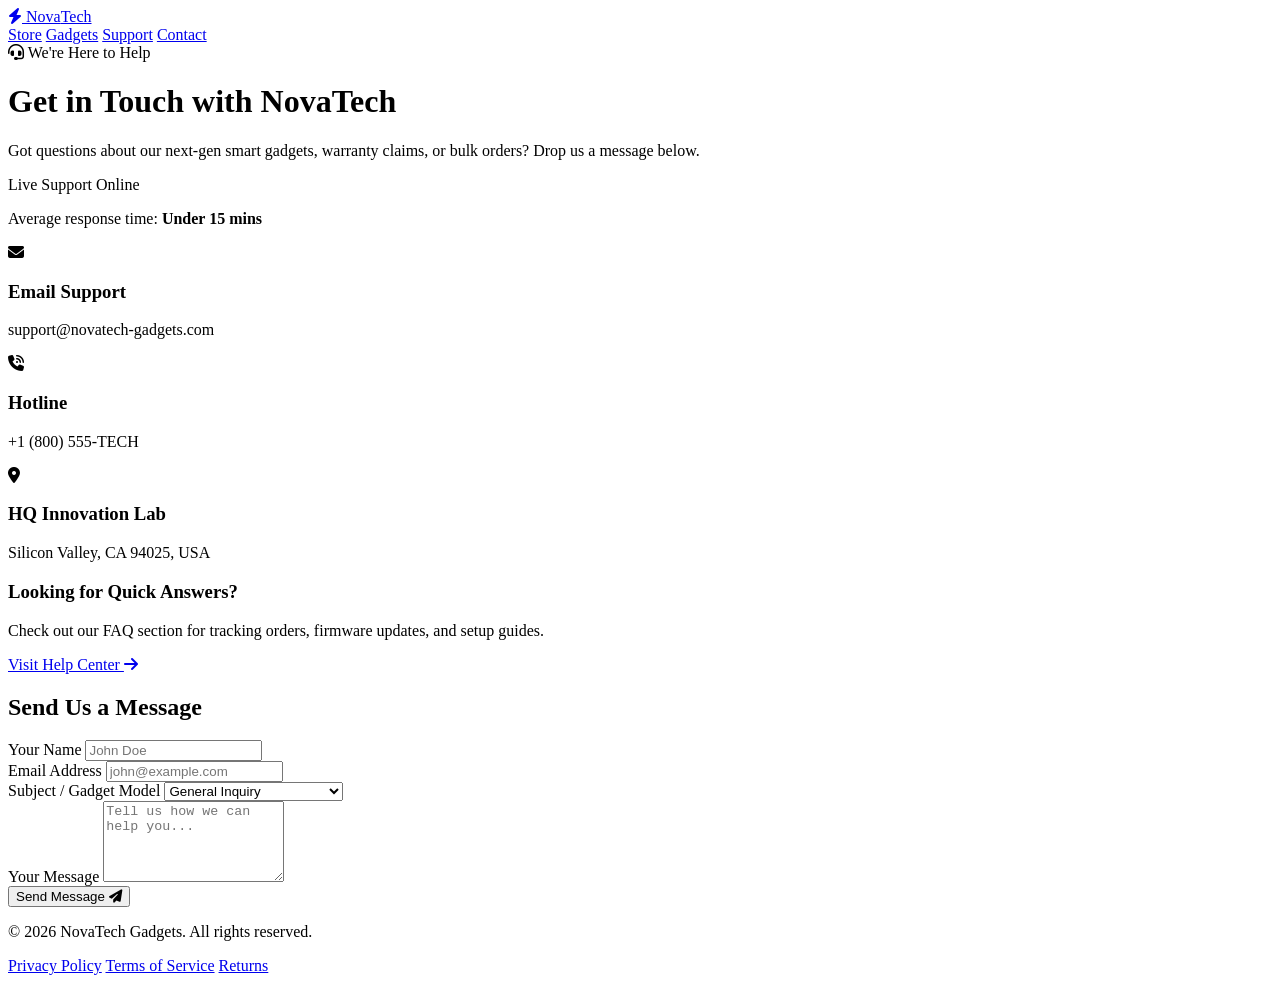
==== contact_us.html @ 04248f0c "contact updated by Okasha" ====
<!DOCTYPE html>
<html lang="en">
<head>
    <meta charset="UTF-8">
    <meta name="viewport" content="width=device-width, initial-scale=1.0">
    <title>Contact Us | NovaTech Gadgets</title>
    <!-- Google Fonts: Space Grotesk & Inter -->
    <link rel="preconnect" href="https://fonts.googleapis.com">
    <link rel="preconnect" href="https://fonts.gstatic.com" crossorigin>
    <link href="https://fonts.googleapis.com/css2?family=Inter:wght@300;400;500;600;700&family=Space+Grotesk:wght@500;700&display=swap" rel="stylesheet">
    <!-- FontAwesome for Icons -->
    <link rel="stylesheet" href="https://cdnjs.cloudflare.com/ajax/libs/font-awesome/6.4.0/css/all.min.css">
    <!-- External CSS -->
    <link rel="stylesheet" href="style.css">
</head>
<body>

    <!-- Header / Navbar -->
    <header class="site-header">
        <div class="nav-container">
            <a href="#" class="logo"><i class="fa-solid fa-bolt"></i> Nova<span>Tech</span></a>
            <nav class="nav-links">
                <a href="#">Store</a>
                <a href="#">Gadgets</a>
                <a href="#">Support</a>
                <a href="#" class="active">Contact</a>
            </nav>
        </div>
    </header>

    <!-- Main Contact Section -->
    <main class="contact-main">
        <div class="container">
            <!-- Page Title Header -->
            <div class="section-header">
                <span class="badge"><i class="fa-solid fa-headset"></i> We're Here to Help</span>
                <h1>Get in Touch with NovaTech</h1>
                <p>Got questions about our next-gen smart gadgets, warranty claims, or bulk orders? Drop us a message below.</p>
            </div>

            <div class="contact-grid">
                <!-- Left Column: Info & Live Status Cards -->
                <div class="info-column">
                    <!-- Support Status Card -->
                    <div class="card status-card">
                        <div class="status-indicator">
                            <span class="pulse-dot"></span>
                            <span class="status-text">Live Support Online</span>
                        </div>
                        <p class="status-sub">Average response time: <strong>Under 15 mins</strong></p>
                    </div>

                    <!-- Contact Details Cards -->
                    <div class="card info-card">
                        <div class="icon-box"><i class="fa-solid fa-envelope"></i></div>
                        <div>
                            <h3>Email Support</h3>
                            <p class="text-muted">support@novatech-gadgets.com</p>
                        </div>
                    </div>

                    <div class="card info-card">
                        <div class="icon-box"><i class="fa-solid fa-phone-volume"></i></div>
                        <div>
                            <h3>Hotline</h3>
                            <p class="text-muted">+1 (800) 555-TECH</p>
                        </div>
                    </div>

                    <div class="card info-card">
                        <div class="icon-box"><i class="fa-solid fa-location-dot"></i></div>
                        <div>
                            <h3>HQ Innovation Lab</h3>
                            <p class="text-muted">Silicon Valley, CA 94025, USA</p>
                        </div>
                    </div>

                    <!-- FAQ Quick Banner -->
                    <div class="card faq-banner">
                        <h3>Looking for Quick Answers?</h3>
                        <p class="text-muted">Check out our FAQ section for tracking orders, firmware updates, and setup guides.</p>
                        <a href="#" class="btn-outline">Visit Help Center <i class="fa-solid fa-arrow-right"></i></a>
                    </div>
                </div>

                <!-- Right Column: Contact Form -->
                <div class="form-column">
                    <div class="card form-card">
                        <h2>Send Us a Message</h2>
                        <form id="contactForm">
                            <div class="form-row">
                                <div class="form-group">
                                    <label for="fullName">Your Name</label>
                                    <input type="text" id="fullName" placeholder="John Doe" required>
                                </div>
                                <div class="form-group">
                                    <label for="email">Email Address</label>
                                    <input type="email" id="email" placeholder="john@example.com" required>
                                </div>
                            </div>

                            <div class="form-group">
                                <label for="subject">Subject / Gadget Model</label>
                                <select id="subject">
                                    <option value="general">General Inquiry</option>
                                    <option value="quantum-watch">Nova Quantum Watch Pro</option>
                                    <option value="cyber-buds">CyberBeats TWS Earbuds</option>
                                    <option value="warranty">Warranty & Repair Claim</option>
                                    <option value="bulk">Bulk / Corporate Order</option>
                                </select>
                            </div>

                            <div class="form-group">
                                <label for="message">Your Message</label>
                                <textarea id="message" rows="5" placeholder="Tell us how we can help you..." required></textarea>
                            </div>

                            <button type="submit" class="btn-primary" id="submitBtn">
                                <span>Send Message</span>
                                <i class="fa-solid fa-paper-plane"></i>
                            </button>

                            <!-- Success Alert Box (Hidden by default) -->
                            <div id="successMessage" class="success-alert" style="display: none;">
                                <i class="fa-solid fa-circle-check"></i>
                                <span>Thank you! Your message has been sent successfully. Our support team will contact you shortly.</span>
                            </div>
                        </form>
                    </div>
                </div>
            </div>
        </div>
    </main>

    <!-- Footer -->
    <footer class="site-footer">
        <div class="container footer-content">
            <p>&copy; 2026 NovaTech Gadgets. All rights reserved.</p>
            <div class="footer-links">
                <a href="#">Privacy Policy</a>
                <a href="#">Terms of Service</a>
                <a href="#">Returns</a>
            </div>
        </div>
    </footer>

    <!-- External JavaScript -->
    <script src="script.js"></script>
</body>
</html>
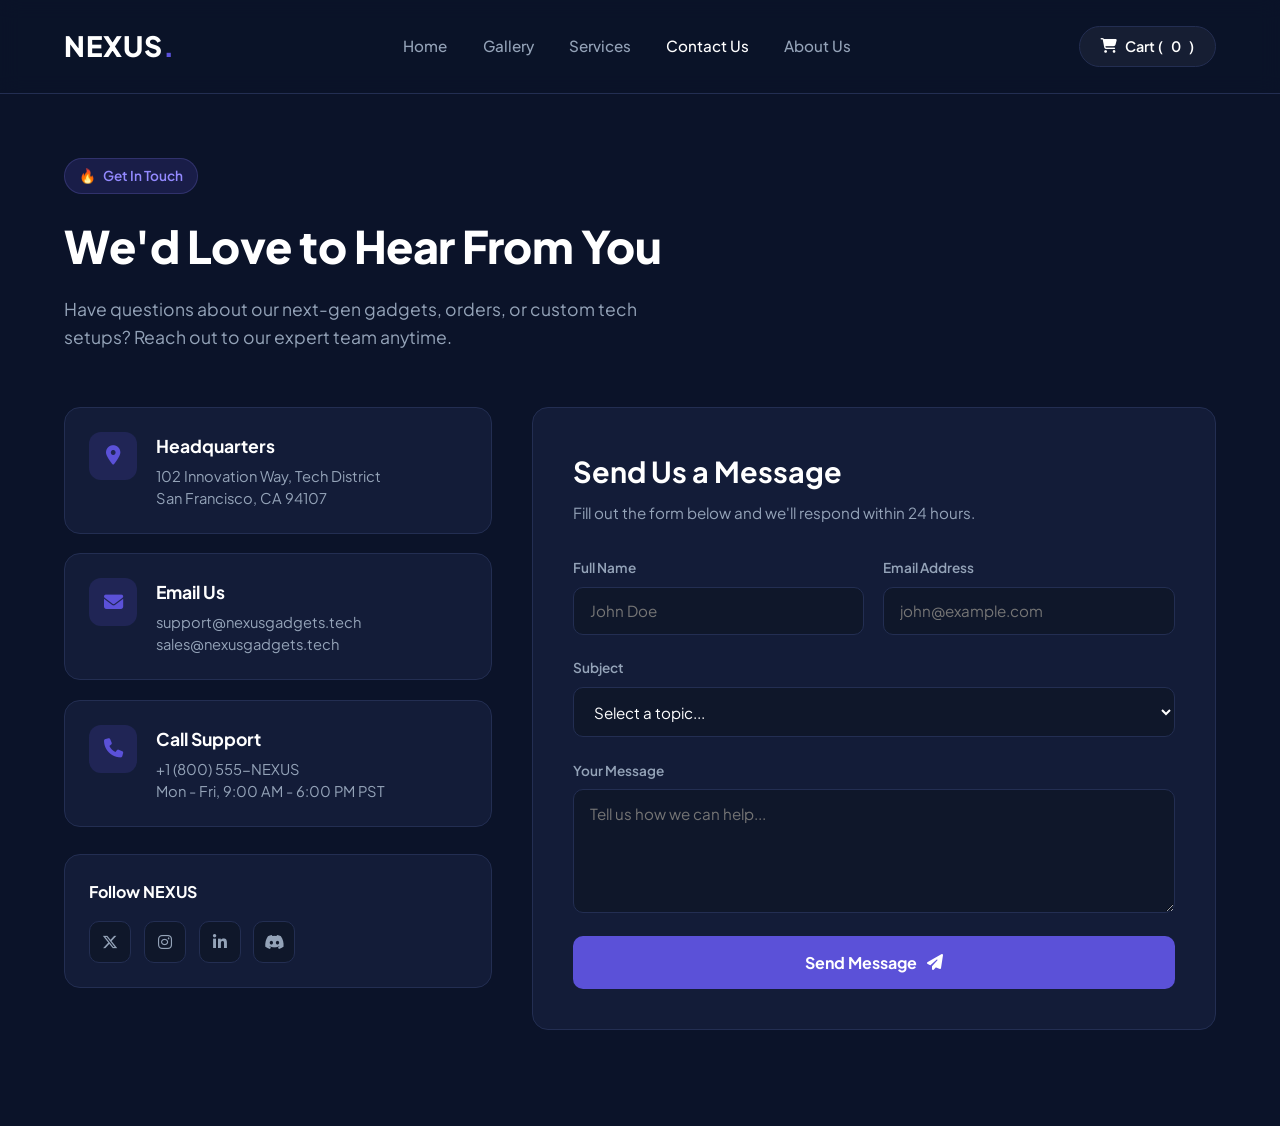
==== commit 180a73f1: "contact page" ====
--- a/contact_us.html
+++ b/contact_us.html
@@ -1,150 +1,152 @@
-   <!DOCTYPE html>
+<!DOCTYPE html>
 <html lang="en">
 <head>
     <meta charset="UTF-8">
     <meta name="viewport" content="width=device-width, initial-scale=1.0">
-    <title>Contact Us | NovaTech Gadgets</title>
-    <!-- Google Fonts: Space Grotesk & Inter -->
-    <link rel="preconnect" href="https://fonts.googleapis.com">
-    <link rel="preconnect" href="https://fonts.gstatic.com" crossorigin>
-    <link href="https://fonts.googleapis.com/css2?family=Inter:wght@300;400;500;600;700&family=Space+Grotesk:wght@500;700&display=swap" rel="stylesheet">
-    <!-- FontAwesome for Icons -->
+    <title>Contact Us - NEXUS Next-Gen Tech & Gadgets</title>
+    <!-- Font Awesome for Icons -->
     <link rel="stylesheet" href="https://cdnjs.cloudflare.com/ajax/libs/font-awesome/6.4.0/css/all.min.css">
+    <!-- Google Fonts -->
+    <link href="https://fonts.googleapis.com/css2?family=Plus+Jakarta+Sans:wght@400;500;600;700;800&display=swap" rel="stylesheet">
     <!-- External CSS -->
-    <link rel="stylesheet" href="style.css">
+    <link rel="stylesheet" href="Assets/CSS/contact.css">
 </head>
 <body>
 
-    <!-- Header / Navbar -->
-    <header class="site-header">
-        <div class="nav-container">
-            <a href="#" class="logo"><i class="fa-solid fa-bolt"></i> Nova<span>Tech</span></a>
-            <nav class="nav-links">
-                <a href="#">Store</a>
-                <a href="#">Gadgets</a>
-                <a href="#">Support</a>
-                <a href="#" class="active">Contact</a>
-            </nav>
+    <!-- Header Navigation -->
+    <header class="navbar">
+        <div class="logo">
+            <a href="index.html">NEXUS<span class="logo-dot">.</span></a>
+        </div>
+        <nav class="nav-links">
+            <a href="index.html">Home</a>
+            <a href="gallery.html">Gallery</a>
+            <a href="services.html">Services</a>
+            <a href="contact.html" class="active">Contact Us</a>
+            <a href="about.html">About Us</a>
+        </nav>
+        <div class="nav-actions">
+            <button class="cart-btn">
+                <i class="fa-solid fa-cart-shopping"></i> Cart (<span id="cart-count">0</span>)
+            </button>
         </div>
     </header>
 
     <!-- Main Contact Section -->
-    <main class="contact-main">
-        <div class="container">
-            <!-- Page Title Header -->
-            <div class="section-header">
-                <span class="badge"><i class="fa-solid fa-headset"></i> We're Here to Help</span>
-                <h1>Get in Touch with NovaTech</h1>
-                <p>Got questions about our next-gen smart gadgets, warranty claims, or bulk orders? Drop us a message below.</p>
+    <main class="contact-container">
+        
+        <!-- Page Header -->
+        <section class="contact-header">
+            <span class="badge">
+                <span class="badge-fire">🔥</span> Get In Touch
+            </span>
+            <h1>We'd Love to Hear From You</h1>
+            <p>Have questions about our next-gen gadgets, orders, or custom tech setups? Reach out to our expert team anytime.</p>
+        </section>
+
+        <!-- Content Grid (Cards + Form) -->
+        <div class="contact-grid">
+            
+            <!-- Left Info Sidebar -->
+            <div class="contact-info">
+                
+                <div class="info-card">
+                    <div class="icon-box">
+                        <i class="fa-solid fa-location-dot"></i>
+                    </div>
+                    <div>
+                        <h3>Headquarters</h3>
+                        <p>102 Innovation Way, Tech District<br>San Francisco, CA 94107</p>
+                    </div>
+                </div>
+
+                <div class="info-card">
+                    <div class="icon-box">
+                        <i class="fa-solid fa-envelope"></i>
+                    </div>
+                    <div>
+                        <h3>Email Us</h3>
+                        <p>support@nexusgadgets.tech</p>
+                        <p>sales@nexusgadgets.tech</p>
+                    </div>
+                </div>
+
+                <div class="info-card">
+                    <div class="icon-box">
+                        <i class="fa-solid fa-phone"></i>
+                    </div>
+                    <div>
+                        <h3>Call Support</h3>
+                        <p>+1 (800) 555-NEXUS</p>
+                        <p>Mon - Fri, 9:00 AM - 6:00 PM PST</p>
+                    </div>
+                </div>
+
+                <!-- Connect / Social Links -->
+                <div class="social-box">
+                    <h3>Follow NEXUS</h3>
+                    <div class="social-icons">
+                        <a href="#" aria-label="Twitter"><i class="fa-brands fa-x-twitter"></i></a>
+                        <a href="#" aria-label="Instagram"><i class="fa-brands fa-instagram"></i></a>
+                        <a href="#" aria-label="LinkedIn"><i class="fa-brands fa-linkedin-in"></i></a>
+                        <a href="#" aria-label="Discord"><i class="fa-brands fa-discord"></i></a>
+                    </div>
+                </div>
+
             </div>
 
-            <div class="contact-grid">
-                <!-- Left Column: Info & Live Status Cards -->
-                <div class="info-column">
-                    <!-- Support Status Card -->
-                    <div class="card status-card">
-                        <div class="status-indicator">
-                            <span class="pulse-dot"></span>
-                            <span class="status-text">Live Support Online</span>
+            <!-- Right Contact Form -->
+            <div class="contact-form-card">
+                <h2>Send Us a Message</h2>
+                <p>Fill out the form below and we'll respond within 24 hours.</p>
+
+                <form id="contactForm" novalidate>
+                    <div class="form-row">
+                        <div class="form-group">
+                            <label for="fullName">Full Name</label>
+                            <input type="text" id="fullName" placeholder="John Doe" required>
+                            <span class="error-msg" id="nameError">Please enter your name</span>
                         </div>
-                        <p class="status-sub">Average response time: <strong>Under 15 mins</strong></p>
-                    </div>
-
-                    <!-- Contact Details Cards -->
-                    <div class="card info-card">
-                        <div class="icon-box"><i class="fa-solid fa-envelope"></i></div>
-                        <div>
-                            <h3>Email Support</h3>
-                            <p class="text-muted">support@novatech-gadgets.com</p>
+                        <div class="form-group">
+                            <label for="email">Email Address</label>
+                            <input type="email" id="email" placeholder="john@example.com" required>
+                            <span class="error-msg" id="emailError">Please enter a valid email</span>
                         </div>
                     </div>
 
-                    <div class="card info-card">
-                        <div class="icon-box"><i class="fa-solid fa-phone-volume"></i></div>
-                        <div>
-                            <h3>Hotline</h3>
-                            <p class="text-muted">+1 (800) 555-TECH</p>
-                        </div>
+                    <div class="form-group">
+                        <label for="subject">Subject</label>
+                        <select id="subject" required>
+                            <option value="" disabled selected>Select a topic...</option>
+                            <option value="Product Inquiry">Product Inquiry</option>
+                            <option value="Order & Shipping">Order & Shipping</option>
+                            <option value="Technical Support">Technical Support</option>
+                            <option value="Partnership">Partnership / Business</option>
+                        </select>
+                        <span class="error-msg" id="subjectError">Please select a subject</span>
                     </div>
 
-                    <div class="card info-card">
-                        <div class="icon-box"><i class="fa-solid fa-location-dot"></i></div>
-                        <div>
-                            <h3>HQ Innovation Lab</h3>
-                            <p class="text-muted">Silicon Valley, CA 94025, USA</p>
-                        </div>
+                    <div class="form-group">
+                        <label for="message">Your Message</label>
+                        <textarea id="message" rows="5" placeholder="Tell us how we can help..." required></textarea>
+                        <span class="error-msg" id="messageError">Please enter your message</span>
                     </div>
 
-                    <!-- FAQ Quick Banner -->
-                    <div class="card faq-banner">
-                        <h3>Looking for Quick Answers?</h3>
-                        <p class="text-muted">Check out our FAQ section for tracking orders, firmware updates, and setup guides.</p>
-                        <a href="#" class="btn-outline">Visit Help Center <i class="fa-solid fa-arrow-right"></i></a>
-                    </div>
-                </div>
+                    <button type="submit" class="btn-primary" id="submitBtn">
+                        <span>Send Message</span>
+                        <i class="fa-solid fa-paper-plane"></i>
+                    </button>
+                    
+                    <!-- Form Status Alert -->
+                    <div id="formStatus" class="form-status"></div>
+                </form>
+            </div>
 
-                <!-- Right Column: Contact Form -->
-                <div class="form-column">
-                    <div class="card form-card">
-                        <h2>Send Us a Message</h2>
-                        <form id="contactForm">
-                            <div class="form-row">
-                                <div class="form-group">
-                                    <label for="fullName">Your Name</label>
-                                    <input type="text" id="fullName" placeholder="John Doe" required>
-                                </div>
-                                <div class="form-group">
-                                    <label for="email">Email Address</label>
-                                    <input type="email" id="email" placeholder="john@example.com" required>
-                                </div>
-                            </div>
+        </div>
 
-                            <div class="form-group">
-                                <label for="subject">Subject / Gadget Model</label>
-                                <select id="subject">
-                                    <option value="general">General Inquiry</option>
-                                    <option value="quantum-watch">Nova Quantum Watch Pro</option>
-                                    <option value="cyber-buds">CyberBeats TWS Earbuds</option>
-                                    <option value="warranty">Warranty & Repair Claim</option>
-                                    <option value="bulk">Bulk / Corporate Order</option>
-                                </select>
-                            </div>
-
-                            <div class="form-group">
-                                <label for="message">Your Message</label>
-                                <textarea id="message" rows="5" placeholder="Tell us how we can help you..." required></textarea>
-                            </div>
-
-                            <button type="submit" class="btn-primary" id="submitBtn">
-                                <span>Send Message</span>
-                                <i class="fa-solid fa-paper-plane"></i>
-                            </button>
-
-                            <!-- Success Alert Box (Hidden by default) -->
-                            <div id="successMessage" class="success-alert" style="display: none;">
-                                <i class="fa-solid fa-circle-check"></i>
-                                <span>Thank you! Your message has been sent successfully. Our support team will contact you shortly.</span>
-                            </div>
-                        </form>
-                    </div>
-                </div>
-            </div>
-        </div>
     </main>
 
-    <!-- Footer -->
-    <footer class="site-footer">
-        <div class="container footer-content">
-            <p>&copy; 2026 NovaTech Gadgets. All rights reserved.</p>
-            <div class="footer-links">
-                <a href="#">Privacy Policy</a>
-                <a href="#">Terms of Service</a>
-                <a href="#">Returns</a>
-            </div>
-        </div>
-    </footer>
-
-    <!-- External JavaScript -->
-    <script src="script.js"></script>
+    <!-- External JS -->
+    <script src="Assets/JS/contact.js"></script>
 </body>
 </html>
--- a/Assets/CSS/contact.css
+++ b/Assets/CSS/contact.css
@@ -0,0 +1,389 @@
+/* ==========================================
+   NEXUS Dark Theme Styles
+   ========================================== */
+
+:root {
+    --bg-dark: #0b1329;
+    --card-bg: #131c38;
+    --card-hover: #192447;
+    --input-bg: #0f172a;
+    --border-color: #232e52;
+    --accent-blue: #5b51d8;
+    --accent-blue-hover: #483ec7;
+    --badge-bg: rgba(91, 81, 216, 0.18);
+    --text-primary: #ffffff;
+    --text-secondary: #94a3b8;
+    --text-muted: #64748b;
+    --font-family: 'Plus Jakarta Sans', sans-serif;
+    --border-radius: 16px;
+    --transition: all 0.3s ease;
+}
+
+* {
+    margin: 0;
+    padding: 0;
+    box-sizing: border-box;
+}
+
+body {
+    background-color: var(--bg-dark);
+    color: var(--text-primary);
+    font-family: var(--font-family);
+    min-height: 100vh;
+    line-height: 1.6;
+}
+
+/* Header Navbar */
+.navbar {
+    display: flex;
+    justify-content: space-between;
+    align-items: center;
+    padding: 1.5rem 5%;
+    background-color: rgba(11, 19, 41, 0.95);
+    backdrop-filter: blur(10px);
+    border-bottom: 1px solid var(--border-color);
+    position: sticky;
+    top: 0;
+    z-index: 1000;
+}
+
+.logo a {
+    font-size: 1.75rem;
+    font-weight: 800;
+    letter-spacing: 1px;
+    color: var(--text-primary);
+    text-decoration: none;
+}
+
+.logo-dot {
+    color: var(--accent-blue);
+}
+
+.nav-links {
+    display: flex;
+    gap: 2.2rem;
+}
+
+.nav-links a {
+    color: var(--text-secondary);
+    text-decoration: none;
+    font-size: 0.95rem;
+    font-weight: 500;
+    transition: var(--transition);
+}
+
+.nav-links a:hover,
+.nav-links a.active {
+    color: var(--text-primary);
+}
+
+.cart-btn {
+    background-color: rgba(255, 255, 255, 0.05);
+    border: 1px solid var(--border-color);
+    color: var(--text-primary);
+    padding: 0.65rem 1.3rem;
+    border-radius: 50px;
+    font-family: inherit;
+    font-size: 0.9rem;
+    font-weight: 600;
+    cursor: pointer;
+    display: flex;
+    align-items: center;
+    gap: 0.5rem;
+    transition: var(--transition);
+}
+
+.cart-btn:hover {
+    background-color: var(--accent-blue);
+    border-color: var(--accent-blue);
+}
+
+/* Contact Container */
+.contact-container {
+    max-width: 1200px;
+    margin: 0 auto;
+    padding: 4rem 1.5rem 6rem;
+}
+
+/* Header Section */
+.contact-header {
+    margin-bottom: 3.5rem;
+}
+
+.badge {
+    display: inline-flex;
+    align-items: center;
+    gap: 0.4rem;
+    background-color: var(--badge-bg);
+    color: #9389ff;
+    padding: 0.4rem 0.9rem;
+    border-radius: 50px;
+    font-size: 0.85rem;
+    font-weight: 600;
+    margin-bottom: 1rem;
+    border: 1px solid rgba(147, 137, 255, 0.2);
+}
+
+.contact-header h1 {
+    font-size: 2.8rem;
+    font-weight: 800;
+    letter-spacing: -0.5px;
+    margin-bottom: 0.8rem;
+}
+
+.contact-header p {
+    color: var(--text-secondary);
+    font-size: 1.1rem;
+    max-width: 600px;
+}
+
+/* Layout Grid */
+.contact-grid {
+    display: grid;
+    grid-template-columns: 1fr 1.6fr;
+    gap: 2.5rem;
+}
+
+/* Sidebar Info Cards */
+.contact-info {
+    display: flex;
+    flex-direction: column;
+    gap: 1.2rem;
+}
+
+.info-card {
+    background-color: var(--card-bg);
+    border: 1px solid var(--border-color);
+    padding: 1.5rem;
+    border-radius: var(--border-radius);
+    display: flex;
+    align-items: flex-start;
+    gap: 1.2rem;
+    transition: var(--transition);
+}
+
+.info-card:hover {
+    border-color: var(--accent-blue);
+    transform: translateY(-2px);
+}
+
+.icon-box {
+    background-color: var(--badge-bg);
+    color: var(--accent-blue);
+    width: 48px;
+    height: 48px;
+    border-radius: 12px;
+    display: flex;
+    align-items: center;
+    justify-content: center;
+    font-size: 1.2rem;
+    flex-shrink: 0;
+}
+
+.info-card h3 {
+    font-size: 1.1rem;
+    margin-bottom: 0.3rem;
+    font-weight: 700;
+}
+
+.info-card p {
+    color: var(--text-secondary);
+    font-size: 0.92rem;
+    line-height: 1.5;
+}
+
+/* Social Box */
+.social-box {
+    background-color: var(--card-bg);
+    border: 1px solid var(--border-color);
+    padding: 1.5rem;
+    border-radius: var(--border-radius);
+    margin-top: 0.5rem;
+}
+
+.social-box h3 {
+    font-size: 1rem;
+    margin-bottom: 1rem;
+    font-weight: 700;
+}
+
+.social-icons {
+    display: flex;
+    gap: 0.8rem;
+}
+
+.social-icons a {
+    width: 42px;
+    height: 42px;
+    background-color: var(--input-bg);
+    border: 1px solid var(--border-color);
+    border-radius: 10px;
+    display: flex;
+    align-items: center;
+    justify-content: center;
+    color: var(--text-secondary);
+    text-decoration: none;
+    transition: var(--transition);
+}
+
+.social-icons a:hover {
+    background-color: var(--accent-blue);
+    color: #fff;
+    border-color: var(--accent-blue);
+}
+
+/* Contact Form Card */
+.contact-form-card {
+    background-color: var(--card-bg);
+    border: 1px solid var(--border-color);
+    padding: 2.5rem;
+    border-radius: var(--border-radius);
+}
+
+.contact-form-card h2 {
+    font-size: 1.8rem;
+    font-weight: 700;
+    margin-bottom: 0.4rem;
+}
+
+.contact-form-card p {
+    color: var(--text-secondary);
+    font-size: 0.95rem;
+    margin-bottom: 2rem;
+}
+
+/* Form Styles */
+.form-row {
+    display: grid;
+    grid-template-columns: 1fr 1fr;
+    gap: 1.2rem;
+}
+
+.form-group {
+    display: flex;
+    flex-direction: column;
+    margin-bottom: 1.4rem;
+}
+
+.form-group label {
+    font-size: 0.85rem;
+    font-weight: 600;
+    color: var(--text-secondary);
+    margin-bottom: 0.5rem;
+}
+
+.form-group input,
+.form-group select,
+.form-group textarea {
+    background-color: var(--input-bg);
+    border: 1px solid var(--border-color);
+    border-radius: 10px;
+    padding: 0.85rem 1rem;
+    color: var(--text-primary);
+    font-family: inherit;
+    font-size: 0.95rem;
+    outline: none;
+    transition: var(--transition);
+}
+
+.form-group input:focus,
+.form-group select:focus,
+.form-group textarea:focus {
+    border-color: var(--accent-blue);
+    box-shadow: 0 0 0 3px rgba(91, 81, 216, 0.2);
+}
+
+.form-group select {
+    cursor: pointer;
+    color: var(--text-primary);
+}
+
+.form-group select option {
+    background-color: var(--card-bg);
+    color: var(--text-primary);
+}
+
+/* Validation Error Styles */
+.error-msg {
+    color: #f87171;
+    font-size: 0.8rem;
+    margin-top: 0.4rem;
+    display: none;
+}
+
+.form-group.invalid input,
+.form-group.invalid select,
+.form-group.invalid textarea {
+    border-color: #f87171;
+}
+
+.form-group.invalid .error-msg {
+    display: block;
+}
+
+/* Form Submit Button */
+.btn-primary {
+    width: 100%;
+    background-color: var(--accent-blue);
+    color: #fff;
+    border: none;
+    padding: 1rem 1.5rem;
+    border-radius: 10px;
+    font-family: inherit;
+    font-size: 1rem;
+    font-weight: 700;
+    cursor: pointer;
+    display: flex;
+    align-items: center;
+    justify-content: center;
+    gap: 0.6rem;
+    transition: var(--transition);
+}
+
+.btn-primary:hover {
+    background-color: var(--accent-blue-hover);
+    transform: translateY(-1px);
+}
+
+/* Form Alert Status */
+.form-status {
+    margin-top: 1.2rem;
+    padding: 1rem;
+    border-radius: 10px;
+    font-size: 0.9rem;
+    display: none;
+    text-align: center;
+}
+
+.form-status.success {
+    display: block;
+    background-color: rgba(34, 197, 94, 0.15);
+    border: 1px solid rgba(34, 197, 94, 0.4);
+    color: #4ade80;
+}
+
+.form-status.error {
+    display: block;
+    background-color: rgba(239, 68, 68, 0.15);
+    border: 1px solid rgba(239, 68, 68, 0.4);
+    color: #f87171;
+}
+
+/* Responsive Design */
+@media (max-width: 900px) {
+    .contact-grid {
+        grid-template-columns: 1fr;
+    }
+}
+
+@media (max-width: 600px) {
+    .form-row {
+        grid-template-columns: 1fr;
+    }
+    .contact-header h1 {
+        font-size: 2.1rem;
+    }
+    .contact-form-card {
+        padding: 1.5rem;
+    }
+}
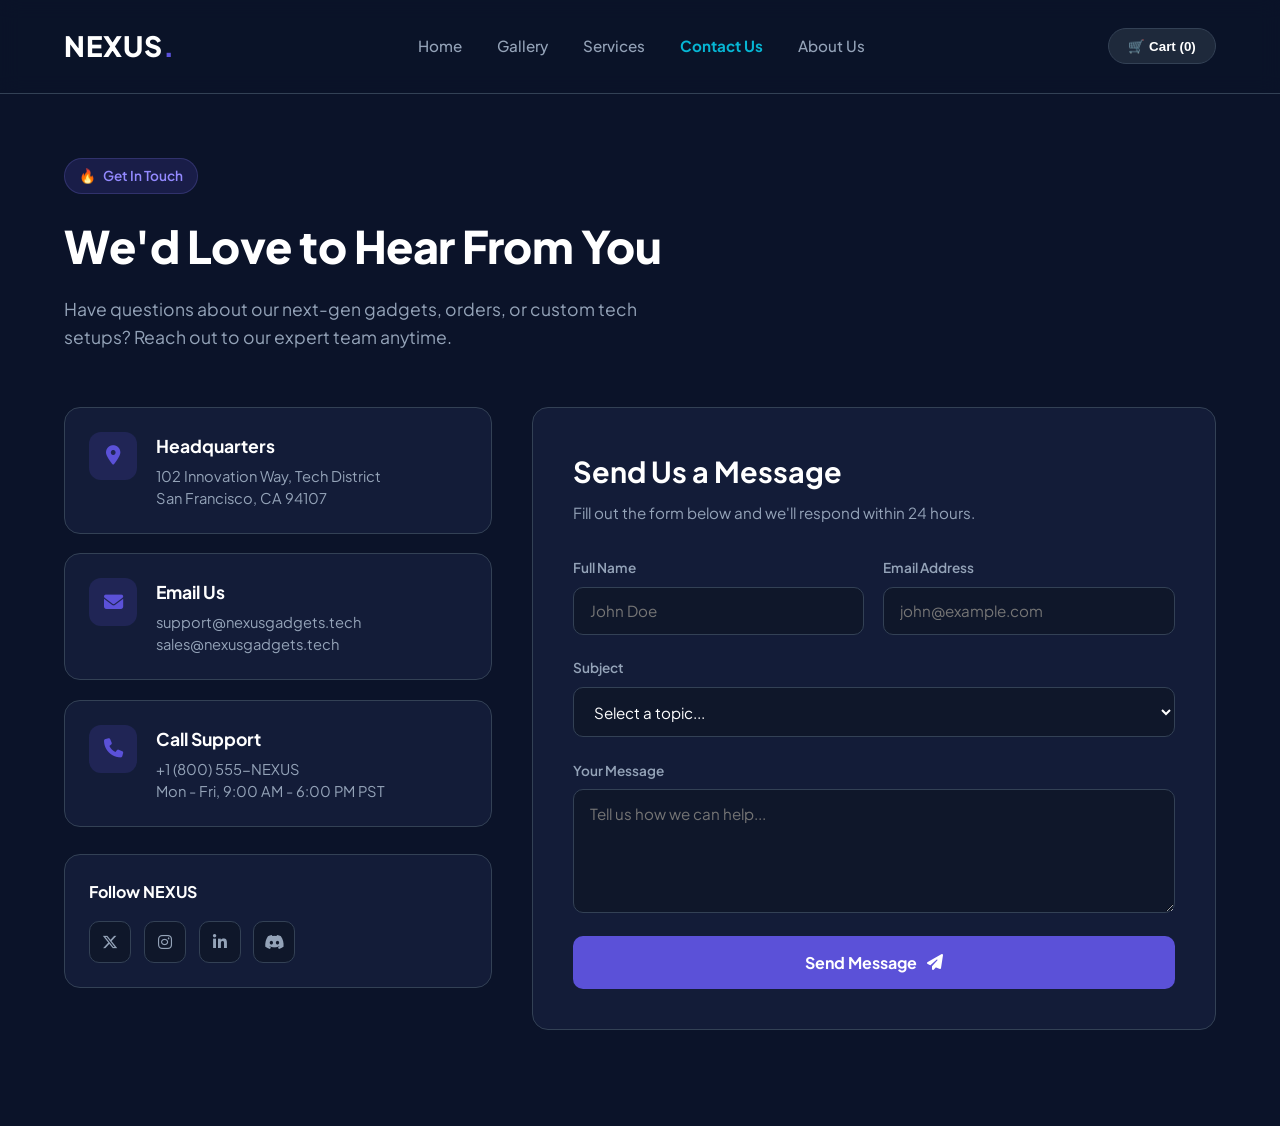
==== commit 23b04a8e: "recreate pages with same theme and layout" ====
--- a/contact_us.html
+++ b/contact_us.html
@@ -5,7 +5,7 @@
     <meta name="viewport" content="width=device-width, initial-scale=1.0">
     <title>Contact Us - NEXUS Next-Gen Tech & Gadgets</title>
     <!-- Font Awesome for Icons -->
-    <link rel="stylesheet" href="https://cdnjs.cloudflare.com/ajax/libs/font-awesome/6.4.0/css/all.min.css">
+    <link rel="stylesheet" href="https://cdnjs.cloudflare.com/ajax/libs/font-awesome/6.5.1/css/all.min.css">
     <!-- Google Fonts -->
     <link href="https://fonts.googleapis.com/css2?family=Plus+Jakarta+Sans:wght@400;500;600;700;800&display=swap" rel="stylesheet">
     <!-- External CSS -->
@@ -23,13 +23,11 @@
             <a href="gallery.html">Gallery</a>
             <a href="services.html">Services</a>
             <a href="contact.html" class="active">Contact Us</a>
-            <a href="about.html">About Us</a>
+            <a href="about_us.html">About Us</a>
         </nav>
         <div class="nav-actions">
-            <button class="cart-btn">
-                <i class="fa-solid fa-cart-shopping"></i> Cart (<span id="cart-count">0</span>)
-            </button>
-        </div>
+    <button class="cart-btn" id="cart-toggle">🛒 Cart (<span id="cart-count">0</span>)</button>
+</div>
     </header>
 
     <!-- Main Contact Section -->
@@ -148,5 +146,6 @@
 
     <!-- External JS -->
     <script src="Assets/JS/contact.js"></script>
+    <script src="Assets/JS/cart.js"></script>
 </body>
 </html>
--- a/Assets/CSS/contact.css
+++ b/Assets/CSS/contact.css
@@ -7,8 +7,11 @@
     --card-bg: #131c38;
     --card-hover: #192447;
     --input-bg: #0f172a;
-    --border-color: #232e52;
+    --border-color: #334155;
     --accent-blue: #5b51d8;
+    --accent-secondary: #06b6d4;/* Cyan */
+    --accent-primary: #6366f1;  /* Indigo */
+    --bg-secondary: #1e293b;    /* Slate 800 */
     --accent-blue-hover: #483ec7;
     --badge-bg: rgba(91, 81, 216, 0.18);
     --text-primary: #ffffff;
@@ -64,6 +67,12 @@
     gap: 2.2rem;
 }
 
+/* Header Navbar Links */
+.nav-links {
+    display: flex;
+    gap: 2.2rem;
+}
+
 .nav-links a {
     color: var(--text-secondary);
     text-decoration: none;
@@ -72,31 +81,29 @@
     transition: var(--transition);
 }
 
+/* Active State matching image (White & Bold) */
 .nav-links a:hover,
 .nav-links a.active {
-    color: var(--text-primary);
-}
-
+    color: #06b6d4; /* or var(--accent-secondary) */
+    font-weight: 700;
+}
+/* Cart Button (Contact Page Unified Style) */
 .cart-btn {
-    background-color: rgba(255, 255, 255, 0.05);
-    border: 1px solid var(--border-color);
-    color: var(--text-primary);
-    padding: 0.65rem 1.3rem;
-    border-radius: 50px;
-    font-family: inherit;
-    font-size: 0.9rem;
+    background: var(--bg-secondary);
+    color: var(--text-primary);
+    border: 1px solid var(--border-color);
+    padding: 0.6rem 1.2rem;
+    border-radius: 20px;
+    cursor: pointer;
     font-weight: 600;
-    cursor: pointer;
-    display: flex;
-    align-items: center;
-    gap: 0.5rem;
-    transition: var(--transition);
+    transition: 0.3s;
 }
 
 .cart-btn:hover {
-    background-color: var(--accent-blue);
-    border-color: var(--accent-blue);
-}
+    border-color: var(--accent-primary);
+}
+
+
 
 /* Contact Container */
 .contact-container {
